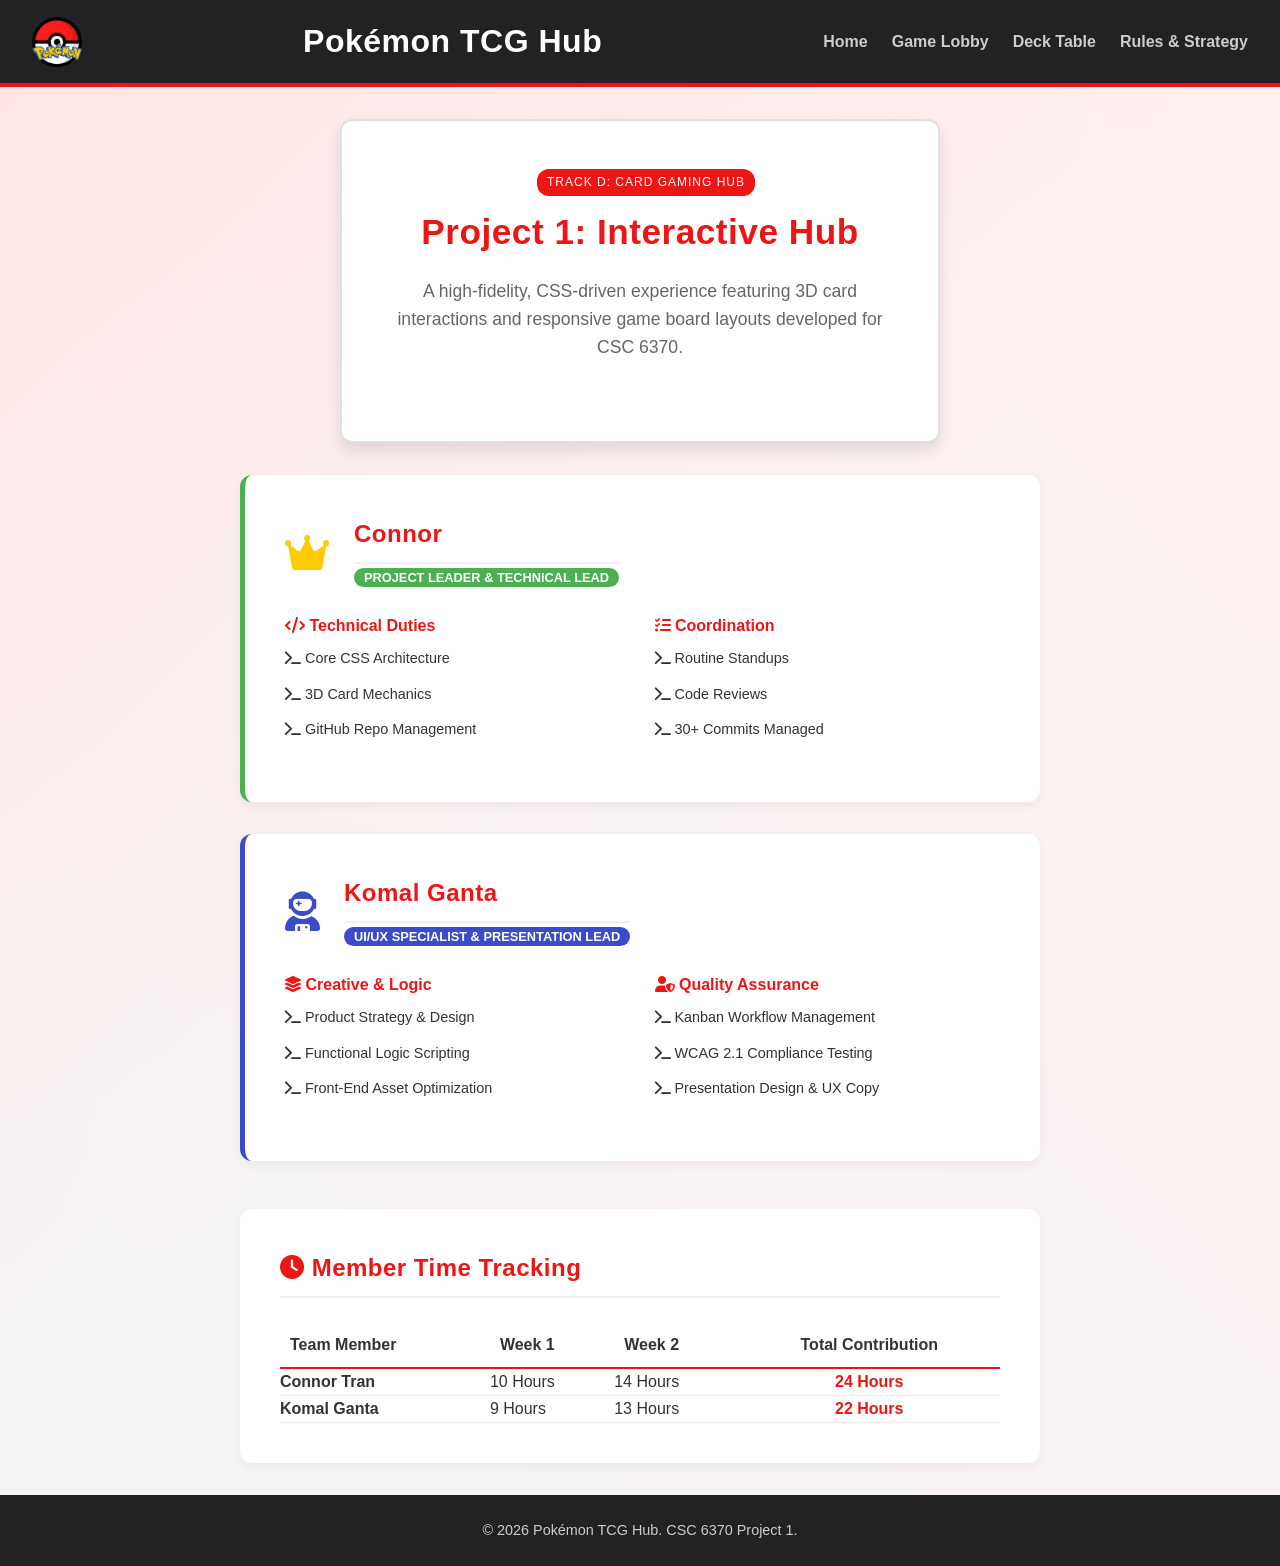
==== intro.html @ 827acc44 "Added introduction page" ====
<!DOCTYPE html>
<html lang="en">
  <head>
    <meta charset="UTF-8">
    <meta name="viewport" content="width=device-width, initial-scale=1.0">
    <title>Team Intro | Pokémon TCG Hub</title>
    <link rel="stylesheet" href="style.css">
    <link rel="icon" type="image/svg+xml" href="media/pokeball.svg">
    <link rel="stylesheet" href="https://cdnjs.cloudflare.com/ajax/libs/font-awesome/6.0.0/css/all.min.css">
  </head>
  <body class="home-page">
    <header>
      <div class="header-logo-container">
        <img src="media/pokemon-logo.png" alt="Pokémon Hub Logo" class="header-logo">
      </div>
      <h1>Pokémon TCG Hub</h1>
      <nav>
        <ul>
          <li>
            <a href="index.html">Home</a>
          </li>
          <li>
            <a href="lobby.html">Game Lobby</a>
          </li>
          <li>
            <a href="table.html">Deck Table</a>
          </li>
          <li>
            <a href="rules.html">Rules & Strategy</a>
          </li>
        </ul>
      </nav>
    </header>
    <main>
      <section class="hero">
        <span class="risk-badge risk-high">Track D: Card Gaming Hub</span>
        <h2>Project 1: Interactive Hub</h2>
        <p>A high-fidelity, CSS-driven experience featuring 3D card interactions and responsive game board layouts developed for CSC 6370.</p>
      </section>
      <section class="rules-content" style="margin-top: 2rem; border-left: 5px solid #4caf50;">
        <div style="display: flex; align-items: center; gap: 1.5rem; margin-bottom: 1.5rem;">
          <i class="fas fa-crown" style="font-size: 2.5rem; color: #ffcb05;"></i>
          <div>
            <h2 style="margin: 0;">Connor</h2>
            <span style="background: #4caf50; color: white; padding: 2px 10px; border-radius: 20px; font-size: 0.8rem; font-weight: bold;"> PROJECT LEADER & TECHNICAL LEAD </span>
          </div>
        </div>
        <div style="display: grid; grid-template-columns: repeat(auto-fit, minmax(200px, 1fr)); gap: 1.5rem;">
          <div>
            <h4 style="color: var(--accent-red);">
              <i class="fas fa-code"></i> Technical Duties
            </h4>
            <ul style="list-style: none; font-size: 0.9rem; padding: 0.5rem 0;">
              <li>
                <i class="fas fa-terminal"></i> Core CSS Architecture
              </li>
              <li>
                <i class="fas fa-terminal"></i> 3D Card Mechanics
              </li>
              <li>
                <i class="fas fa-terminal"></i> GitHub Repo Management
              </li>
            </ul>
          </div>
          <div>
            <h4 style="color: var(--accent-red);">
              <i class="fas fa-tasks"></i> Coordination
            </h4>
            <ul style="list-style: none; font-size: 0.9rem; padding: 0.5rem 0;">
              <li>
                <i class="fas fa-terminal"></i> Routine Standups
              </li>
              <li>
                <i class="fas fa-terminal"></i> Code Reviews
              </li>
              <li>
                <i class="fas fa-terminal"></i> 30+ Commits Managed
              </li>
            </ul>
          </div>
        </div>
      </section>
      <section class="rules-content" style="margin-top: 2rem; border-left: 5px solid var(--focus-outline);">
        <div style="display: flex; align-items: center; gap: 1.5rem; margin-bottom: 1.5rem;">
          <i class="fas fa-user-astronaut" style="font-size: 2.5rem; color: var(--focus-outline);"></i>
          <div>
            <h2 style="margin: 0;">Komal Ganta</h2>
            <span style="background: var(--focus-outline); color: white; padding: 2px 10px; border-radius: 20px; font-size: 0.8rem; font-weight: bold;"> UI/UX SPECIALIST & PRESENTATION LEAD </span>
          </div>
        </div>
        <div style="display: grid; grid-template-columns: repeat(auto-fit, minmax(200px, 1fr)); gap: 1.5rem;">
          <div>
            <h4 style="color: var(--accent-red);">
              <i class="fas fa-layer-group"></i> Creative & Logic
            </h4>
            <ul style="list-style: none; font-size: 0.9rem; padding: 0.5rem 0;">
              <li>
                <i class="fas fa-terminal"></i> Product Strategy & Design
              </li>
              <li>
                <i class="fas fa-terminal"></i> Functional Logic Scripting
              </li>
              <li>
                <i class="fas fa-terminal"></i> Front-End Asset Optimization
              </li>
            </ul>
          </div>
          <div>
            <h4 style="color: var(--accent-red);">
              <i class="fas fa-user-shield"></i> Quality Assurance
            </h4>
            <ul style="list-style: none; font-size: 0.9rem; padding: 0.5rem 0;">
              <li>
                <i class="fas fa-terminal"></i> Kanban Workflow Management
              </li>
              <li>
                <i class="fas fa-terminal"></i> WCAG 2.1 Compliance Testing
              </li>
              <li>
                <i class="fas fa-terminal"></i> Presentation Design & UX Copy
              </li>
            </ul>
          </div>
        </div>
      </section>
      <section class="rules-content" style="margin-top: 3rem;">
        <h2>
          <i class="fas fa-clock"></i> Member Time Tracking
        </h2>
        <table style="width: 100%; border-collapse: collapse; margin-top: 1rem;">
          <thead>
            <tr style="border-bottom: 2px solid var(--accent-red); text-align: left;">
              <th style="padding: 10px;">Team Member</th>
              <th style="padding: 10px;">Week 1</th>
              <th style="padding: 10px;">Week 2</th>
              <th style="padding: 10px; text-align: center;">Total Contribution</th>
            </tr>
          </thead>
          <tbody>
            <tr style="border-bottom: 1px solid #eee;">
              <td>
                <strong>Connor Tran</strong>
              </td>
              <td>10 Hours</td>
              <td>14 Hours</td>
              <td style="color: var(--accent-red); font-weight: bold; text-align: center;">24 Hours</td>
            </tr>
            <tr style="border-bottom: 1px solid #eee;">
              <td>
                <strong>Komal Ganta</strong>
              </td>
              <td>9 Hours</td>
              <td>13 Hours</td>
              <td style="color: var(--accent-red); font-weight: bold; text-align: center;">22 Hours</td>
            </tr>
          </tbody>
        </table>
      </section>
    </main>
    <footer>
      <p>&copy; 2026 Pokémon TCG Hub. CSC 6370 Project 1.</p>
    </footer>
  </body>
</html>
---- style.css ----
/* 1. The Pokemon Visual Theme */
:root {
   --primary-bg: #f4f4f4;
   /* Light gray background */
   --surface-bg: #ffffff;
   /* White containers */
   --text-main: #333333;
   /* Dark gray text */
   --text-muted: #666666;
   --accent-red: #ee1515;
   /* Pokémon Red */
   --accent-dark: #222224;
   /* Dark Header/Footer */
   --focus-outline: #3b4cca;
   /* Pokémon Blue for accessibility focus */
}

/* 2. Reset and Base */
* {
   margin: 0;
   padding: 0;
   box-sizing: border-box;
}

body {
   font-family: "Trebuchet MS", "Lucida Grande", Arial, sans-serif;
   background-color: var(--primary-bg);
   color: var(--text-main);
   line-height: 1.6;
   display: flex;
   flex-direction: column;
   min-height: 100vh;
}

h1, h2, h3 {
   font-family: "Verdana", Tahoma, sans-serif;
   letter-spacing: 0.5px;
   font-weight: bold;
}

.home-page {
   /* A soft diagonal gradient starting with a faint Pokémon red tint */
   background:
      linear-gradient(135deg, #ffe5e5 0%, transparent 50%),
      linear-gradient(225deg, #fff0f0 0%, var(--primary-bg) 100%);
}

/* 3. HEADER & NAVIGATION */
header {
   background-color: var(--accent-dark);
   padding: 1rem 2rem;
   display: flex;
   justify-content: space-between;
   align-items: center;
   flex-wrap: wrap;
   border-bottom: 4px solid var(--accent-red);
}

.header-logo-container {
   display: flex;
   align-items: center;
   gap: 1rem;
   /* Space between Pokéball and Title */
}

.header-logo {
   height: 50px;
   /* Adjust size to fit header height */
   width: auto;
}

header h1 {
   color: #ffffff;
}

nav ul {
   list-style: none;
   display: flex;
   gap: 1.5rem;
}

nav a {
   color: #cccccc;
   text-decoration: none;
   font-weight: bold;
   transition: color 0.2s ease;
}

nav a:hover,
nav a.active {
   color: var(--accent-red);
}
/* accessibility feature to make sure tab focus is super visible */
a:focus-visible,
.btn:focus-visible {
   outline: 3px solid var(--focus-outline);
   outline-offset: 4px;
}

/* 4. HERO SECTION */
main {
   flex: 1;
   padding: 2rem;
   display: flex;
   flex-direction: column;
   align-items: center;
   justify-content: center;
}

.hero {
   text-align: center;
   max-width: 600px;
   background-color: var(--surface-bg);
   padding: 3rem;
   border-radius: 12px;
   box-shadow: 0 8px 16px rgba(0, 0, 0, 0.1);
   border: 2px solid #e0e0e0;
}

.hero h2 {
   color: var(--accent-red);
   margin-bottom: 1rem;
   font-size: 2.2rem;
}

.hero p {
   margin-bottom: 2rem;
   color: var(--text-muted);
   font-size: 1.1rem;
}

/* 5. BUTTONS */
.btn {
   display: inline-block;
   background-color: var(--accent-red);
   color: #ffffff;
   padding: 0.75rem 1.5rem;
   text-decoration: none;
   border-radius: 25px;
   font-weight: bold;
   transition: background-color 0.2s ease, transform 0.2s ease;
   border: 2px solid transparent;
}

.btn:hover {
   background-color: #cc0000;
   transform: translateY(-2px);
}

/* 6. FOOTER */
footer {
   text-align: center;
   padding: 1.5rem;
   background-color: var(--accent-dark);
   color: #cccccc;
   margin-top: auto;
   font-size: 0.9rem;
}

/* 7. RESPONSIVENESS */
@media (max-width: 600px) {
   header {
      flex-direction: column;
      text-align: center;
      gap: 1rem;
   }

   nav ul {
      flex-wrap: wrap;
      justify-content: center;
   }
}

/* 8. Game Lobby: Using a flexbox grid for the rooms so they wrap cleanly on mobile, aiming for a hover snap */
.lobby-grid {
   display: flex;
   flex-wrap: wrap;
   gap: 1.5rem;
   justify-content: center;
   width: 100%;
   max-width: 900px;
   margin-top: 1rem;
}

.lobby-room {
   background-color: var(--surface-bg);
   border: 2px solid #e0e0e0;
   border-radius: 8px;
   padding: 1.5rem;
   width: 250px;
   text-align: center;
   box-shadow: 0 4px 8px rgba(0, 0, 0, 0.05);
   transition: transform 0.2s ease, border-color 0.2s ease;
}

.lobby-room:hover {
   transform: translateY(-5px);
   border-color: var(--accent-red);
}

.lobby-room h3 {
   color: var(--accent-red);
   margin-bottom: 0.5rem;
}

/* 9. safety notice bonus: the invisible checkbox took time to perfect */
.safety-section {
   width: 100%;
   max-width: 600px;
   text-align: center;
   margin-bottom: 2rem;
}

/* Hide the actual checkbox */
.hidden-toggle {
   display: none;
}

/* Style the Label to look like a Yellow Pokémon Button - #ffcb05 */
.btn-toggle-label {
   display: inline-block;
   background-color: #ffcb05;
   color: #333333;
   padding: 0.75rem 1.5rem;
   border-radius: 25px;
   font-weight: bold;
   cursor: pointer;
   border: 2px solid #c7a008;
   transition: background-color 0.2s ease, transform 0.1s ease;
   user-select: none;
}

.btn-toggle-label:hover {
   background-color: #e5b704;
}

.btn-toggle-label:active {
   transform: translateY(1px);
}

.risk-badge {
   display: inline-block;
   padding: 0.25rem 0.6rem;
   font-size: 0.75rem;
   border-radius: 12px;
   color: #ffffff;
   margin-left: 0.75rem;
   margin-bottom: 0.5rem;
   vertical-align: middle;
   text-transform: uppercase;
   letter-spacing: 1px;
}

.risk-high {
   background-color: var(--accent-red);
}

.risk-low {
   background-color: #4caf50;
}

/* Green */
/* Accessibility: Show focus outline when tabbing */
.btn-toggle-label:focus-visible {
   outline: 3px solid var(--focus-outline);
   outline-offset: 4px;
}

/* The hidden content box */
.safety-content {
   display: none;
   background-color: #fffdf5;
   border-left: 5px solid #ffcb05;
   border-radius: 0 8px 8px 0;
   padding: 1.5rem;
   margin-top: 1.5rem;
   text-align: left;
   box-shadow: 0 4px 8px rgba(0, 0, 0, 0.1);
}

/* When checkbox is checked, show the content */
#safety-toggle:checked~.safety-content {
   display: block;
   animation: slide-down 0.3s ease-in-out;
}

@keyframes slide-down {
   from {
      opacity: 0;
      transform: translateY(-10px);
   }

   to {
      opacity: 1;
      transform: translateY(0);
   }
}

/* 10. Deck Table: Switched to a grid for the arena so the active and bench areas stay locked exactly where they should */
.deck-table {
   display: grid;
   grid-template-rows: auto auto;
   gap: 2rem;
   width: 100%;
   max-width: 900px;
}

.zone {
   background-color: var(--surface-bg);
   border: 2px dashed #cccccc;
   border-radius: 12px;
   padding: 2rem;
   display: flex;
   gap: 1.5rem;
   justify-content: center;
   flex-wrap: wrap;
}

.active-zone {
   border-color: var(--accent-red);
   background-color: #fffafa;
}

.bench-zone {
   border-color: #3b4cca;
   background-color: #f4f6ff;
}

.zone-title {
   width: 100%;
   text-align: center;
   color: var(--text-muted);
   margin-bottom: 1rem;
   text-transform: uppercase;
   letter-spacing: 2px;
}

/* 11. 3D Card Animations Bonus: here we were fixing the 3D perspective to stop the back face from showing through on flips. */
.card-container {
   width: 160px;
   height: 224px;
   perspective: 1000px;
   /* 3D depth effect */
   cursor: pointer;
}

.card-inner {
   width: 100%;
   height: 100%;
   position: relative;
   transition: transform 0.6s ease-in-out;
   transform-style: preserve-3d;
}

.card-container:hover .card-inner,
.card-container:focus-visible .card-inner {
   transform: rotateY(180deg);
}

.card-front, .card-back {
    width: 100%;
    height: 100%;
    position: absolute;
    top: 0;
    left: 0;
    backface-visibility: hidden;
    -webkit-backface-visibility: hidden;
    border-radius: 10px;
    display: flex;
    align-items: center;
    justify-content: center;
    font-weight: bold;
    text-align: center;
    padding: 0;
    box-shadow: 0 4px 8px rgba(0,0,0,0.2);
    border: 4px solid #ffcb05;
    transform: translateZ(0);
}

.card-front {
   background-color: #ffffff;
   color: var(--text-main);
}

.card-back {
   background-color: #3b4cca;
   color: #ffffff;
   transform: rotateY(180deg);
   background-image: radial-gradient(circle, #3b4cca, #2a3b9a);
}

.card-img {
    max-width: 100%;
    max-height: 100%;
    object-fit: contain;
    display: block;
    border-radius: 6px;
}

.card-info {
    position: absolute;
    bottom: 0;
    width: 100%;
    background: rgba(255, 255, 255, 0.9);
    color: var(--text-main);
    padding: 8px 0;
    font-size: 0.9rem;
    text-align: center;
    border-top: 2px solid #ffcb05;
    z-index: 2;
    backface-visibility: hidden;
    -webkit-backface-visibility: hidden;
    transform: translateZ(1px); /* Stops it from poking through the back */
}

/* 12. RULES PAGE CONTENT */
.rules-content {
   width: 100%;
   max-width: 800px;
   background-color: var(--surface-bg);
   padding: 2.5rem;
   border-radius: 12px;
   box-shadow: 0 4px 12px rgba(0, 0, 0, 0.05);
}

.rules-content h2 {
   color: var(--accent-red);
   margin-bottom: 1.5rem;
   border-bottom: 2px solid #f0f0f0;
   padding-bottom: 0.5rem;
}

.rules-content ol {
   margin-left: 2rem;
   margin-bottom: 2rem;
}

.rules-content li {
   margin-bottom: 0.8rem;
}

.divider {
   border: 0;
   height: 2px;
   background-color: #e0e0e0;
   margin: 3rem 0;
}

/* 13. MODEL COMPARISON CARDS FOR BONUS 6 */
.comparison-container {
   display: flex;
   flex-wrap: wrap;
   gap: 2rem;
   justify-content: center;
   margin-top: 2rem;
}

.compare-size {
   width: 200px;
   height: 280px;
}

/* Formats the text inside the comparison cards */
.compare-size .card-front {
   flex-direction: column;
   justify-content: center;
   text-align: left;
   padding: 1rem;
   font-size: 0.8rem;
   font-weight: normal;
   /* Overrides the bold text of standard table cards */
}

.compare-size .card-front h3 {
   text-align: center;
   margin-bottom: 0.75rem;
   font-weight: bold;
}

.compare-size .card-front p {
   margin-bottom: 0.4rem;
   width: 100%;
}

/* Red styling for Stage 2 */
.card-front.evolved-tier {
   border-color: var(--accent-red);
   background-color: #fffafa;
}

.card-front.evolved-tier h3 {
   color: var(--accent-red);
}

/* 14. Accessibility Feature turns off 3D flips and slide transitions for Reduced Motion users */
@media (prefers-reduced-motion: reduce) {

   .card-inner,
   .btn,
   .lobby-room {
      transition: none;
   }

   .card-container:hover .card-inner,
   .card-container:focus-visible .card-inner {
      transform: none;
   }

   .card-container:hover .card-front,
   .card-container:focus-visible .card-front {
      background-color: #3b4cca;
      color: #ffffff;
   }
}
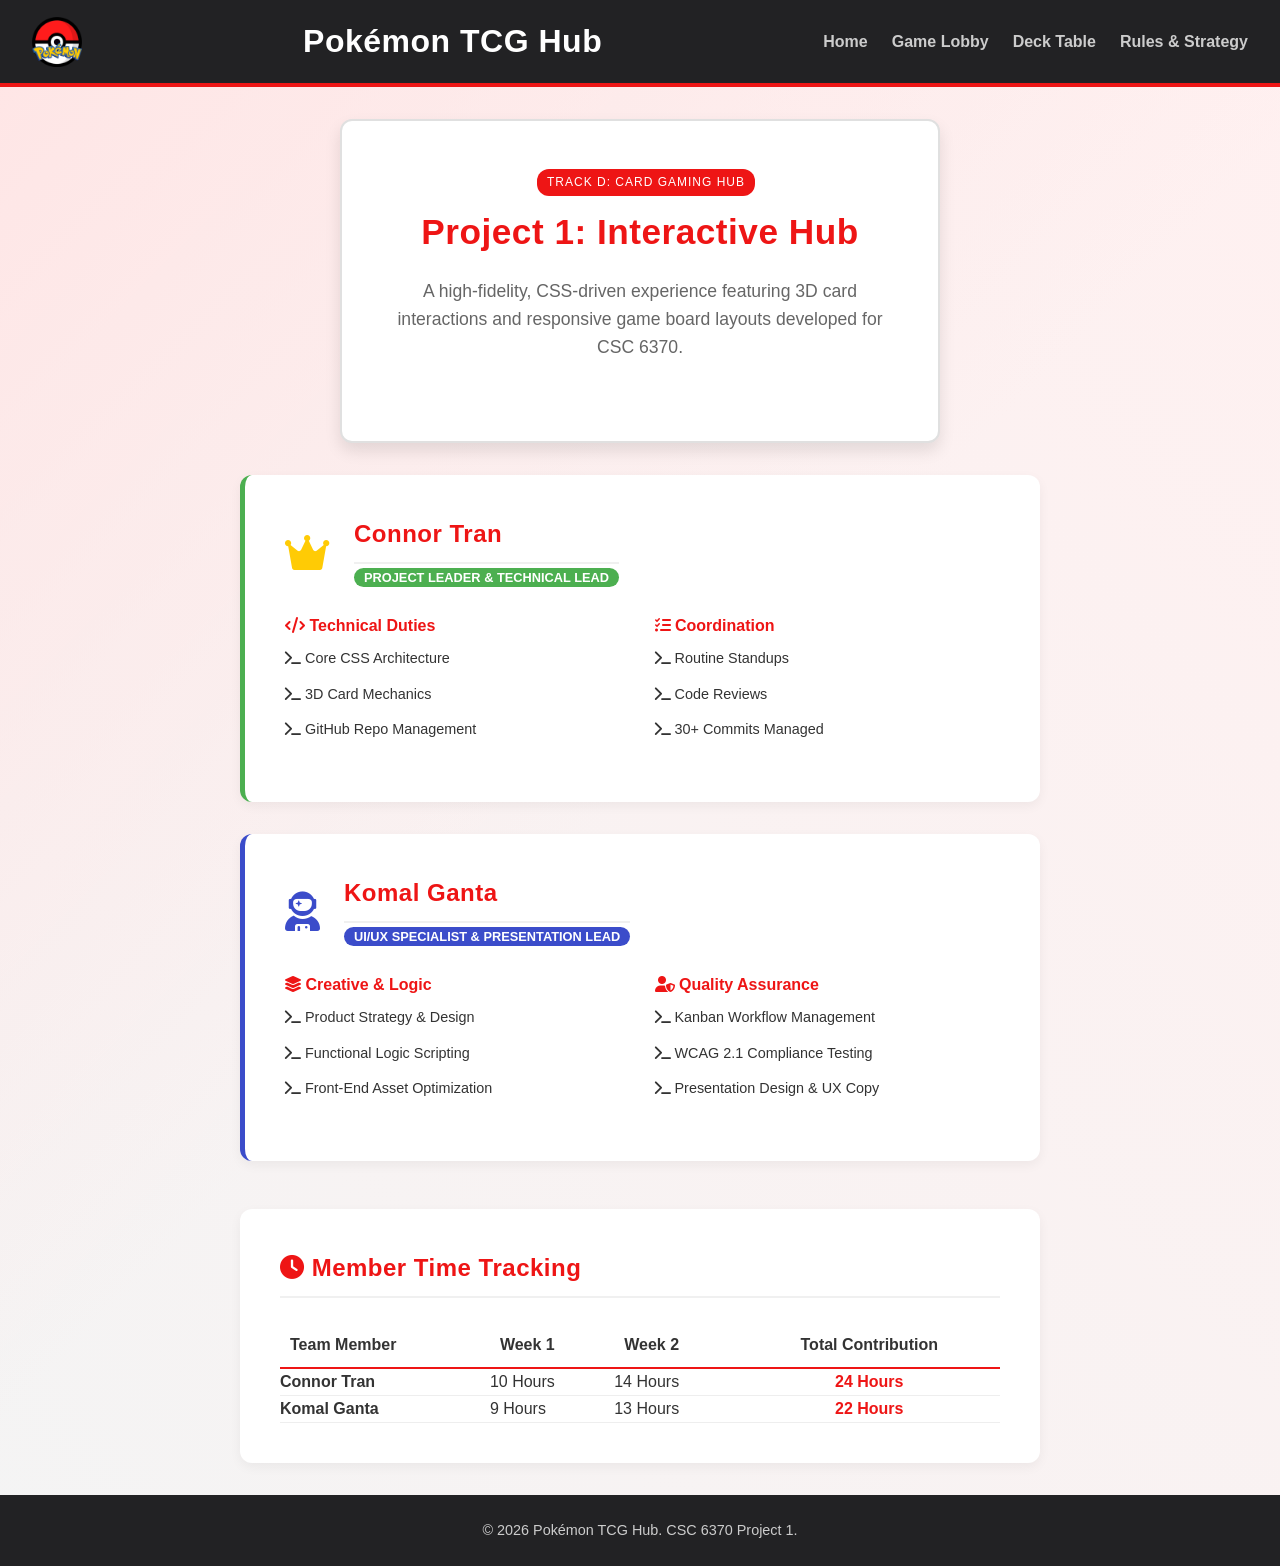
==== commit 24acfcff: "Update intro.html Added missing last name" ====
--- a/intro.html
+++ b/intro.html
@@ -41,7 +41,7 @@
         <div style="display: flex; align-items: center; gap: 1.5rem; margin-bottom: 1.5rem;">
           <i class="fas fa-crown" style="font-size: 2.5rem; color: #ffcb05;"></i>
           <div>
-            <h2 style="margin: 0;">Connor</h2>
+            <h2 style="margin: 0;">Connor Tran</h2>
             <span style="background: #4caf50; color: white; padding: 2px 10px; border-radius: 20px; font-size: 0.8rem; font-weight: bold;"> PROJECT LEADER & TECHNICAL LEAD </span>
           </div>
         </div>
@@ -161,4 +161,4 @@
       <p>&copy; 2026 Pokémon TCG Hub. CSC 6370 Project 1.</p>
     </footer>
   </body>
-</html>+</html>
